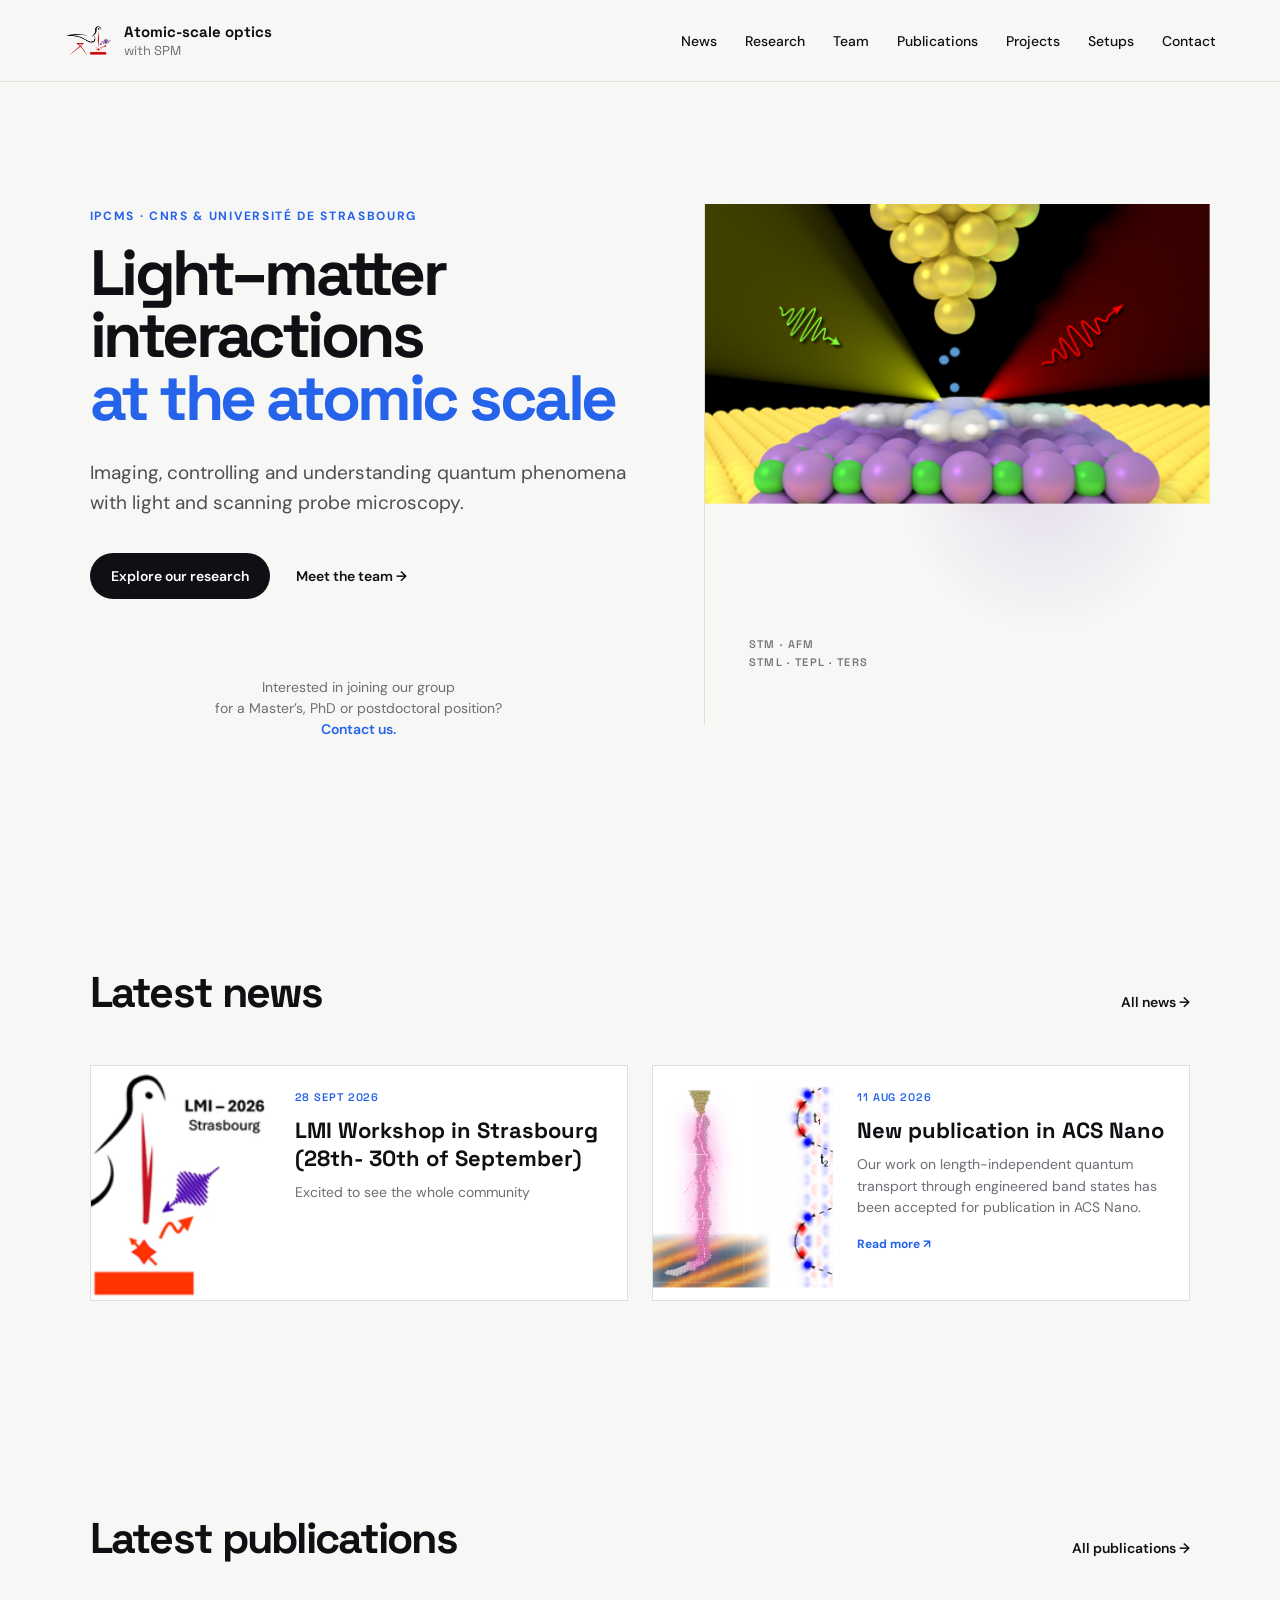
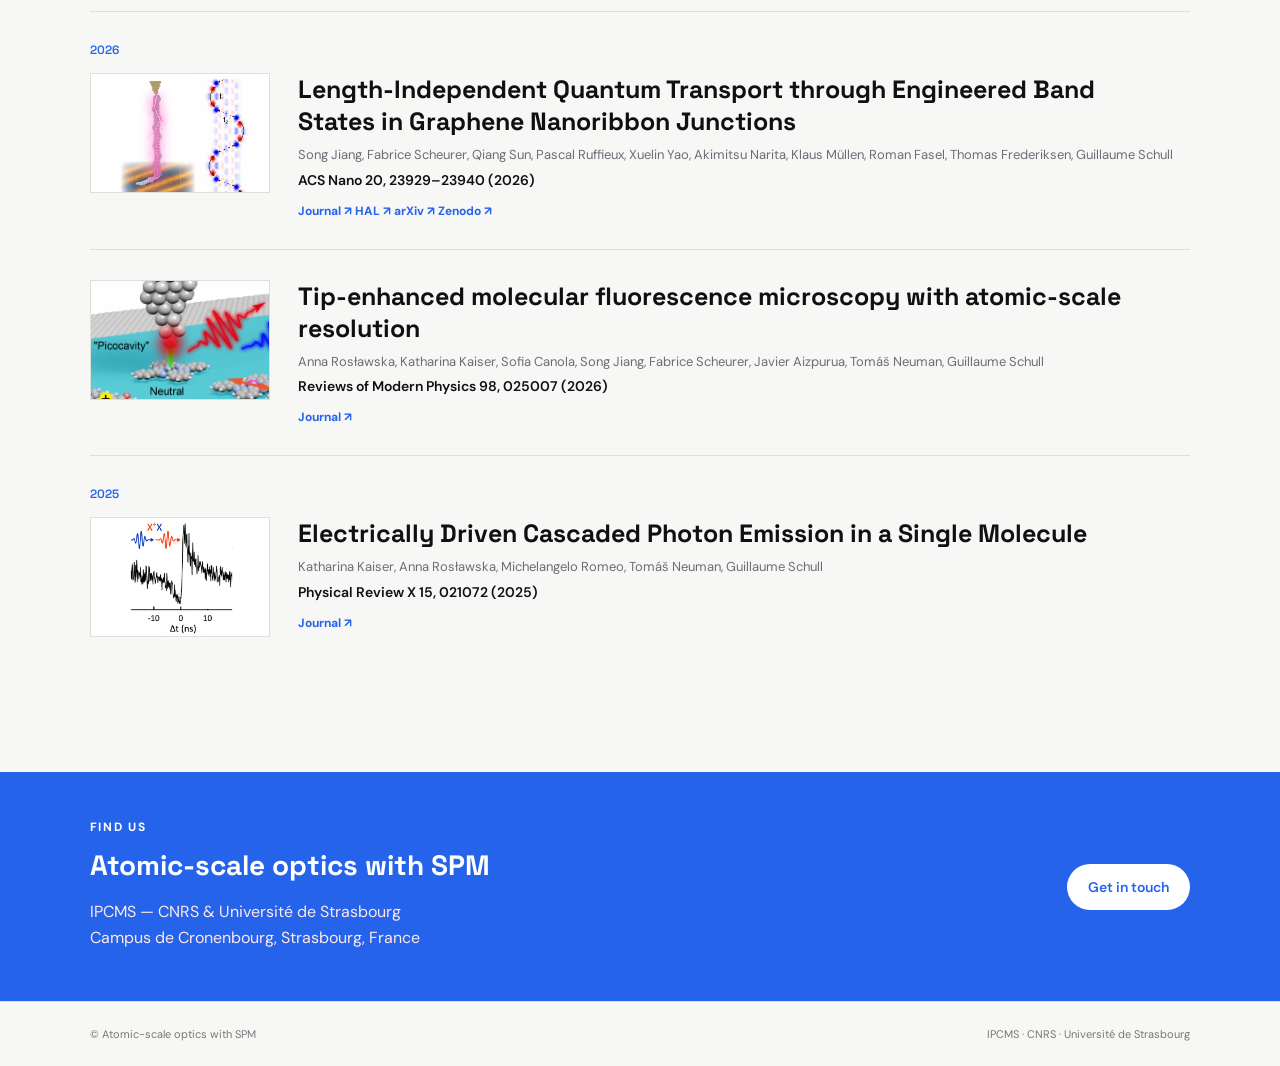
==== index.html @ dd188d03 "Update index.html" ====
<!doctype html>

<html lang="en">

<head>
  <meta charset="utf-8">
  <meta name="viewport" content="width=device-width,initial-scale=1">
  <title>Atomic-scale optics with SPM — IPCMS</title>
  <link rel="stylesheet" href="css/style.css">
</head>

<body>

<header class="site-header">

  <a class="brand" href="index.html">
    <img src="assets/logo.png" alt="Atomic-scale optics with STM logo">

<span>
  <strong>Atomic-scale optics</strong>
  <small>with SPM</small>
</span>

  </a>

  <nav class="site-nav"></nav>

</header>

<main>

  <!-- HERO -->

  <section class="hero">

<div class="hero-copy">

  <p class="eyebrow" id="institution"></p>

  <h1 id="hero-title"></h1>

  <p class="lead" id="hero-text"></p>

  <div class="hero-actions">
    <a class="button" href="research.html">
      Explore our research
    </a>

    <a class="text-link" href="team.html">
      Meet the team →
    </a>
  </div>

 <div style="margin-top: 0px; font-size: 14px; line-height: 1.5; color: #6d6d76; width: 420px; max-width: 100%; text-align: center; transform: translateY(78px); margin-left: auto; margin-right: auto;">
  Interested in joining our group<br>
  for a Master’s, PhD or postdoctoral position?<br>
  <a href="#contact" style="color: #2563eb; font-weight: 600; text-decoration: none;">
    Contact us.
  </a>
</div>
  
</div>


<div class="hero-visual">

  <img
    src="assets/Image1.png"
    alt="Atomic-scale optical spectroscopy with scanning tunneling microscopy"
    class="hero-image"
  >

  <div class="visual-label">
    STM · AFM <br>
    STML · TEPL · TERS
  </div>

</div>

  </section>

  <!-- LATEST NEWS -->

  <section id="news" class="section">

<div class="section-head">
  <h2>Latest news</h2>
  <a href="news.html">All news →</a>
</div>

<div id="latest-news" class="news-grid"></div>

  </section>

  <!-- LATEST PUBLICATIONS -->

  <section id="publications" class="section">

<div class="section-head">
  <h2 id="publications-heading"></h2>
  <a href="publications.html">All publications →</a>
</div>

<div id="latest-publications"></div>

  </section>

  <!-- CONTACT -->

  <section id="contact" class="contact-section">

<div>

  <p class="eyebrow">Find us</p>

  <h2>Atomic-scale optics with SPM</h2>

  <p id="contact-text"></p>

</div>

<a class="button button-light" id="contact-link">
  Get in touch
</a>

  </section>

</main>

<footer>

<span>© Atomic-scale optics with SPM</span>

  <span>
    IPCMS · CNRS · Université de Strasbourg
  </span>

</footer>

<script src="js/content.js"></script>

<script src="js/site.js"></script>

<script>

  // Homepage content

  document.getElementById("institution").textContent =
    siteContent.institution;


  document.getElementById("hero-title").innerHTML =
    `${siteContent.heroTitle}<br><em>${siteContent.heroTitleAccent}</em>`;


  document.getElementById("hero-text").textContent =
    siteContent.heroText;


  // Navigation
  // This is deliberately called before renderNews().
  // If renderNews() encounters an error, the navigation
  // will still have been rendered.

  renderNavigation();


  // Latest news

  renderNews(
    document.getElementById("latest-news"),
    siteContent.news.slice(0, 2)
  );


  // Latest publications

  document.getElementById("publications-heading").textContent =
    siteContent.sectionTitles.publications;


  renderPublications(
    document.getElementById("latest-publications"),
    siteContent.publications.slice(0, 3)
  );


  // Contact

  document.getElementById("contact-text").innerHTML =
    siteContent.contactText.replace(/\n/g, "<br>");


  document.getElementById("contact-link").href =
    "mailto:" + siteContent.contactEmail;

</script>

</body>
</html>
---- css/style.css ----
@import url('https://fonts.googleapis.com/css2?family=DM+Sans:wght@400;500;600;700&family=Space+Grotesk:wght@400;500;600;700&display=swap');

:root {
  --ink: #101014;
  --muted: #6d6d76;
  --paper: #f7f7f5;
  --red: #2563eb;<!--#e21b23;-->
  --purple: #6635b8;
  --line: #dededb;
}

* {
  box-sizing: border-box;
}

html {
  scroll-behavior: smooth;
}

body {
  margin: 0;
  background: var(--paper);
  color: var(--ink);
  font-family: "DM Sans", Arial, sans-serif;
}

a {
  color: inherit;
  text-decoration: none;
}

/* ===== HEADER ===== */

.site-header {
  height: 82px;
  width: 100%;
  display: flex !important;
  align-items: center;
  justify-content: space-between;
  padding: 0 5vw;
  border-bottom: 1px solid var(--line);
  background: rgba(247, 247, 245, 0.96);
  backdrop-filter: blur(12px);
  position: sticky;
  top: 0;
  z-index: 1000;
  visibility: visible !important;
  opacity: 1 !important;
}

.brand {
  display: flex !important;
  align-items: center;
  gap: 12px;
  visibility: visible !important;
  opacity: 1 !important;
}

.brand img {
  width: 48px;
  height: 48px;
  object-fit: contain;
  display: block;
}

.brand span {
  font-family: "Space Grotesk", Arial, sans-serif;
  line-height: 1;
}

.brand strong {
  display: block;
  font-size: 15px;
}

.brand small {
  display: block;
  color: var(--muted);
  font-size: 13px;
  margin-top: 5px;
}

.site-header nav {
  display: flex !important;
  align-items: center;
  gap: 28px;
  font-size: 14px;
  font-weight: 500;
  visibility: visible !important;
  opacity: 1 !important;
}

.site-header nav a {
  display: inline-block;
  color: var(--ink);
  text-decoration: none;
}

.site-header nav a:hover,
.site-header nav .active {
  color: var(--red);
}

.site-nav .active {
  color: var(--red);
}

/* ===== TYPOGRAPHY ===== */

h1,
h2,
h3 {
  font-family: "Space Grotesk", Arial, sans-serif;
}

/* ===== HERO ===== */

.hero {
  min-height: calc(100vh - 82px);
  padding: 4vh 7vw 10vh;
  display: grid;
  grid-template-columns: 1.05fr 0.95fr;
  gap: 6vw;
  align-items: center;
  overflow: hidden;
}

.hero > div:first-child {
  transform: translateY(-35px);
}

.eyebrow,
.project-tag {
  font-size: 12px;
  letter-spacing: .14em;
  text-transform: uppercase;
  font-weight: 700;
  color: var(--red);
}

.hero h1 {
  font-size: clamp(48px, 5vw, 72px);
  line-height: .98;
  letter-spacing: -.055em;
  margin: 18px 0 28px;
}

.hero h1 em {
  font-style: normal;
  color: var(--red);
}

.lead {
  font-size: 19px;
  line-height: 1.6;
  max-width: 650px;
  color: #4d4d55;
}

.hero-actions {
  display: flex;
  gap: 26px;
  align-items: center;
  margin-top: 35px;
}

.button {
  display: inline-block;
  padding: 14px 21px;
  background: var(--ink);
  color: white;
  border-radius: 100px;
  font-weight: 600;
  font-size: 14px;
}

.button:hover {
  transform: translateY(-2px);
}

.text-link {
  font-weight: 600;
  font-size: 14px;
}

.hero-visual {
  height: 520px;
  position: relative;
  border-left: 1px solid var(--line);
  background:
    radial-gradient(circle at 58% 42%, rgba(226,27,35,.15), transparent 24%),
    radial-gradient(circle at 70% 55%, rgba(102,53,184,.12), transparent 32%);
}

.hero-visual:before {
  content: "";
  position: absolute;
  width: 360px;
  height: 360px;
  border: 1px solid #cfcfcf;
  border-radius: 50%;
  left: 20%;
  top: 12%;
  opacity: .7;
}

.hero-visual:after {
  content: "";
  position: absolute;
  width: 210px;
  height: 210px;
  border: 1px solid #d6d6d2;
  border-radius: 50%;
  left: 35%;
  top: 27%;
}

.orb {
  position: absolute;
  border-radius: 50%;
}

.orb-a {
  width: 13px;
  height: 13px;
  background: var(--red);
  left: 58%;
  top: 42%;
  box-shadow:
    0 0 0 12px rgba(226,27,35,.08),
    0 0 45px rgba(226,27,35,.4);
}

.orb-b {
  width: 8px;
  height: 8px;
  background: var(--purple);
  left: 70%;
  top: 54%;
  box-shadow: 0 0 35px rgba(102,53,184,.45);
}

.crosshair {
  position: absolute;
  left: 45%;
  top: 20%;
  height: 62%;
  width: 1px;
  background: linear-gradient(
    transparent,
    #222 30%,
    #222 70%,
    transparent
  );
  transform: rotate(25deg);
}

.visual-label {
  position: absolute;
  bottom: 10%;
  left: 9%;
  font: 600 11px/1.7 "Space Grotesk";
  letter-spacing: .12em;
  color: #777;
}

/* ===== SECTIONS ===== */

.section {
  padding: 105px 7vw;
}

.section-head {
  display: flex;
  align-items: baseline;
  gap: 18px;
  margin-bottom: 45px;
}

.section-head span {
  font: 600 12px "Space Grotesk";
  color: var(--red);
}

.section-head h2 {
  font-size: 43px;
  letter-spacing: -.04em;
  margin: 0;
}

.section-head a {
  margin-left: auto;
  font-size: 14px;
  font-weight: 600;
}

/* ===== RESEARCH ===== */

.research-grid {
  display: grid;
  grid-template-columns: repeat(3, 1fr);
  border-top: 1px solid var(--line);
  border-left: 1px solid var(--line);
}

.research-card {
  min-height: 245px;
  padding: 30px;
  border-right: 1px solid var(--line);
  border-bottom: 1px solid var(--line);
  transition: .25s;
}

.research-card:hover {
  background: white;
}

.research-card span {
  font: 600 11px "Space Grotesk";
  color: #aaa;
}

.research-card h3 {
  font-size: 25px;
  margin: 55px 0 12px;
}

.research-card p {
  line-height: 1.55;
  color: var(--muted);
  font-size: 14px;
  max-width: 340px;
}

.research-card.featured {
  background: #fff;
}

.research-card.featured h3 {
  color: var(--red);
}

/* ===== PROJECTS ===== */

.dark-section {
  background: #101014;
  color: white;
  padding: 100px 7vw;
}

.light span {
  color: #ff5960;
}

.dark-section .section-head {
  margin-bottom: 55px;
}

.project-row {
  display: grid;
  grid-template-columns: 1fr 1px 1fr;
  gap: 55px;
}

.project-row h3 {
  font-size: 42px;
  margin: 12px 0;
}

.project-row p:not(.project-tag) {
  color: #b8b8bf;
  line-height: 1.6;
  max-width: 560px;
}

.project-line {
  background: #3b3b41;
}

/* ===== PUBLICATIONS ===== */

.pub-card {
  border-top: 1px solid var(--line);
  padding: 30px 0;
}

.pub-year {
  font: 600 12px "Space Grotesk";
  color: var(--red);
  margin-bottom: 15px;
}

.pub-main {
  display: grid;
  grid-template-columns: 180px 1fr;
  gap: 28px;
}

.toc {
  width: 180px;
  height: 120px;
  object-fit: cover;
  background: white;
  border: 1px solid var(--line);
}

.toc.placeholder {
  display: flex;
  align-items: center;
  justify-content: center;
  font: 700 20px "Space Grotesk";
  color: #bbb;
  background: linear-gradient(135deg, #fff, #eee);
}

.tags {
  display: flex;
  gap: 7px;
  flex-wrap: wrap;
}

.tags span {
  font-size: 10px;
  text-transform: uppercase;
  letter-spacing: .08em;
  border: 1px solid #d3d3cf;
  padding: 5px 8px;
  border-radius: 20px;
}
.pub-card h3 {
  font-size: 25px;
  margin: 0 0 8px;
  max-width: 850px;
}

.authors {
  color: var(--muted);
  font-size: 13px;
  margin: 0 0 6px;
  line-height: 1.5;
}

.journal {
  font-weight: 600;
  font-size: 14px;
  margin: 0;
}

.pub-links {
  margin-top: 14px;
  font-size: 12px;
  font-weight: 700;
  color: var(--red);
}

/* ===== CONTACT ===== */

.contact-section {
  padding: 35px 7vw;
  background: var(--red);
  color: white;
  display: flex;
  justify-content: space-between;
  align-items: center;
  gap: 40px;
}

.contact-section .eyebrow {
  color: white;
}

.contact-section h2 {
  font-size: 28px;
  margin: 8px 0;
}

.contact-section p:not(.eyebrow) {
  line-height: 1.6;
  color: #ffe8e8;
}

.button-light {
  background: white;
  color: var(--red);
}

/* ===== INNER PAGES ===== */

.page-hero {
  padding: 10px 7vw 50px;
  border-bottom: 1px solid var(--line);
}

.page-hero h1 {
  font-size: 75px;
  letter-spacing: -.055em;
  margin: 15px 0;
}

.page-hero > p:last-child {
  max-width: 680px;
  font-size: 19px;
  line-height: 1.6;
  color: var(--muted);
}

.subheading {
  font-size: 28px;
  margin: 30px 0 30px;
}

/* ===== TEAM ===== */

.people-grid {
  display: grid;
  grid-template-columns: repeat(4, 1fr);
  gap: 18px;
}

.people-grid.compact {
  grid-template-columns: repeat(4, 1fr);
}

.person {
  background: white;
  border: 1px solid var(--line);
  padding: 20px;
  min-height: 250px;
}

.portrait {
  width: 140px;
  height: 180px;
  overflow: hidden;
  border: 1px solid var(--line);
  background: #f0f0ed;
}

.portrait img {
  width: 100%;
  height: 100%;
  object-fit: contain;
  display: block;
}

.person h3 {
  font-size: 19px;
  margin: 18px 0 5px;
}

.person p {
  font-size: 13px;
  color: var(--red);
  margin: 0 0 8px;
  font-weight: 600;
}

.person small {
  color: var(--muted);
  line-height: 1.4;
}

/* ===== FOOTER ===== */

footer {
  padding: 25px 7vw;
  display: flex;
  justify-content: space-between;
  font-size: 11px;
  color: #777;
  border-top: 1px solid var(--line);
}

/* ===== RESPONSIVE ===== */

@media (max-width: 850px) {

  .site-header {
    height: auto;
    padding: 14px 5vw;
    align-items: flex-start;
  }

  .site-header nav {
    display: none;
  }

  .hero {
    grid-template-columns: 1fr;
    padding-top: 70px;
  }

  .hero-visual {
    height: 280px;
    border-left: 0;
  }

  .research-grid {
    grid-template-columns: 1fr 1fr;
  }

  .project-row {
    grid-template-columns: 1fr;
  }

  .project-line {
    display: none;
  }

  .people-grid,
  .people-grid.compact {
    grid-template-columns: 1fr 1fr;
  }

  .pub-main {
    grid-template-columns: 110px 1fr;
  }

  .toc {
    width: 110px;
    height: 85px;
  }

  .contact-section {
    display: block;
  }

  .contact-section .button {
    margin-top: 25px;
  }

  .page-hero h1 {
    font-size: 55px;
  }

  footer {
    display: block;
  }

  footer span {
    display: block;
    margin: 6px 0;
  }
}

@media (max-width: 520px) {

  .research-grid,
  .people-grid,
  .people-grid.compact {
    grid-template-columns: 1fr;
  }

  .section,
  .dark-section {
    padding: 75px 6vw;
  }

  .hero {
    padding-left: 6vw;
    padding-right: 6vw;
  }

  .hero h1 {
    font-size: 48px;
  }

  .pub-main {
    grid-template-columns: 1fr;
  }

  .toc {
    width: 100%;
    height: 130px;
  }

  .contact-section {
    padding: 70px 6vw;
  }
}

/* ===== NEWS ===== */

.news-grid {
  display: grid;
  grid-template-columns: repeat(2, 1fr);
  gap: 24px;
}

.news-card {
  background: #fff;
  border: 1px solid var(--line);
  display: grid;
  grid-template-columns: 180px 1fr;
  min-height: 210px;
}

.news-image {
  width: 180px;
  height: 100%;
  min-height: 210px;
  object-fit: cover;
}

.news-placeholder {
  display: flex;
  align-items: center;
  justify-content: center;
  background: linear-gradient(145deg, #ecece8, #deded8);
  font: 700 20px "Space Grotesk";
  color: #999;
}

.news-card-body {
  padding: 24px;
}

.news-date {
  font: 600 11px "Space Grotesk";
  letter-spacing: .08em;
  text-transform: uppercase;
  color: var(--red);
  margin-bottom: 12px;
}

.news-card h3 {
  font-size: 22px;
  margin: 0 0 10px;
}

.news-card p {
  font-size: 14px;
  color: var(--muted);
  line-height: 1.55;
  margin: 0;
}

.news-link {
  display: inline-block;
  margin-top: 17px;
  color: var(--red);
  font-size: 12px;
  font-weight: 700;
}

.site-nav .active {
  color: var(--red);
}

@media (max-width: 850px) {

  .news-grid {
    grid-template-columns: 1fr;
  }

  .news-card {
    grid-template-columns: 130px 1fr;
  }

  .news-image {
    width: 130px;
  }
}

@media (max-width: 520px) {

  .news-card {
    grid-template-columns: 1fr;
  }

  .news-image {
    width: 100%;
    height: 150px;
    min-height: 150px;
  }
}

/* ===== REMOVE OLD HERO DECORATIVE CIRCLES ===== */

.hero-visual::before,
.hero-visual::after {
  content: none !important;
  display: none !important;
}

.hero-visual .orb,
.hero-visual .crosshair {
  display: none !important;
}

/* ===== HERO IMAGE ===== */

.hero-image {
  width: 104%;
  max-width: none;
  max-height: 4000px;
  object-fit: contain;
  display: block;
}
/* TEST TEAM PHOTOS */
.person .portrait {
  width: 140px !important;
  height: 180px !important;
  border: 1px solid #dededb !important;
  border-radius: 8px !important;
  overflow: hidden !important;
  background: white !important;
}

.person .portrait img {
  width: 100% !important;
  height: 100% !important;
  object-fit: contain !important;
  display: block !important;
}
#team-content {
  padding-top: 25px;
}
/* ===== TEAM HOMEPAGE LINKS ===== */

.person-name-row {
  display: flex;
  justify-content: space-between;
  align-items: baseline;
  gap: 12px;
}

.person-homepage {
  font-size: 11px;
  font-weight: 600;
  color: var(--muted);
  white-space: nowrap;
}

.person-homepage:hover {
  color: var(--red);
}
/* Move Latest News upward on homepage */
#news {
  margin-top: -40px;
}


/* ===== SETUPS ===== */

.setups-list {
  padding: 65px 7vw 110px;
}

.setup-item {
  display: grid;
  grid-template-columns: 1fr 1fr;
  gap: 6vw;
  align-items: center;
  padding: 70px 0;
  border-bottom: 1px solid var(--line);
}

.setup-item:first-child {
  padding-top: 20px;
}

.setup-item:nth-child(even) .setup-image {
  order: 2;
}

.setup-item:nth-child(even) .setup-content {
  order: 1;
}

.setup-image {
  width: 100%;
  max-width: 420px;
  aspect-ratio: 4 / 3;
  overflow: hidden;
  background: white;
  border: 1px solid var(--line);
}

.setup-image img {
  width: 100%;
  height: 100%;
  object-fit: cover;
  display: block;
}

.setup-placeholder {
  width: 100%;
  height: 100%;
  background: linear-gradient(145deg, #f1f1ee, #e5e5e1);
  display: flex;
  align-items: center;
  justify-content: center;
}

.setup-content {
  max-width: 600px;
}

.setup-number {
  font: 600 12px "Space Grotesk";
  color: var(--red);
  letter-spacing: .08em;
  margin-bottom: 22px;
}

.setup-subtitle {
  font-size: 12px;
  letter-spacing: .12em;
  text-transform: uppercase;
  font-weight: 700;
  color: var(--muted);
  margin: 0 0 13px;
}

.setup-content h2 {
  font-size: 38px;
  line-height: 1.05;
  letter-spacing: -.045em;
  margin: 0 0 22px;
}

.setup-text {
  font-size: 15px;
  line-height: 1.65;
  color: var(--muted);
  margin: 0 0 30px;
  max-width: 560px;
}

.setup-specs {
  border-top: 1px solid var(--line);
}

.setup-spec {
  display: grid;
  grid-template-columns: 125px 1fr;
  gap: 20px;
  padding: 11px 0;
  border-bottom: 1px solid var(--line);
  font-size: 13px;
}

.setup-spec span {
  color: var(--muted);
}

.setup-spec strong {
  font-weight: 600;
}

/* ===== SETUPS RESPONSIVE ===== */

@media (max-width: 850px) {

  .setups-list {
    padding: 45px 6vw 80px;
  }

  .setup-item {
    grid-template-columns: 1fr;
    gap: 35px;
    padding: 55px 0;
  }

  .setup-item:nth-child(even) .setup-image,
  .setup-item:nth-child(even) .setup-content {
    order: initial;
  }

  .setup-content {
    max-width: none;
  }

  .setup-content h2 {
    font-size: 32px;
  }

}

@media (max-width: 520px) {

  .setups-list {
    padding-left: 6vw;
    padding-right: 6vw;
  }

  .setup-item {
    padding: 45px 0;
  }

  .setup-image {
    aspect-ratio: 4 / 3;
  }

  .setup-content h2 {
    font-size: 29px;
  }

  .setup-spec {
    grid-template-columns: 105px 1fr;
    gap: 12px;
  }
/* ===== RECRUITMENT NOTE ===== */

.recruitment-note {
  margin-top: 26px;
  font-size: 13px;
  line-height: 1.5;
  color: var(--muted);
  max-width: 520px;
}

.recruitment-note a {
  color: var(--red);
  font-weight: 600;
  text-decoration: none;
}

.recruitment-note a:hover {
  text-decoration: underline;
}
}
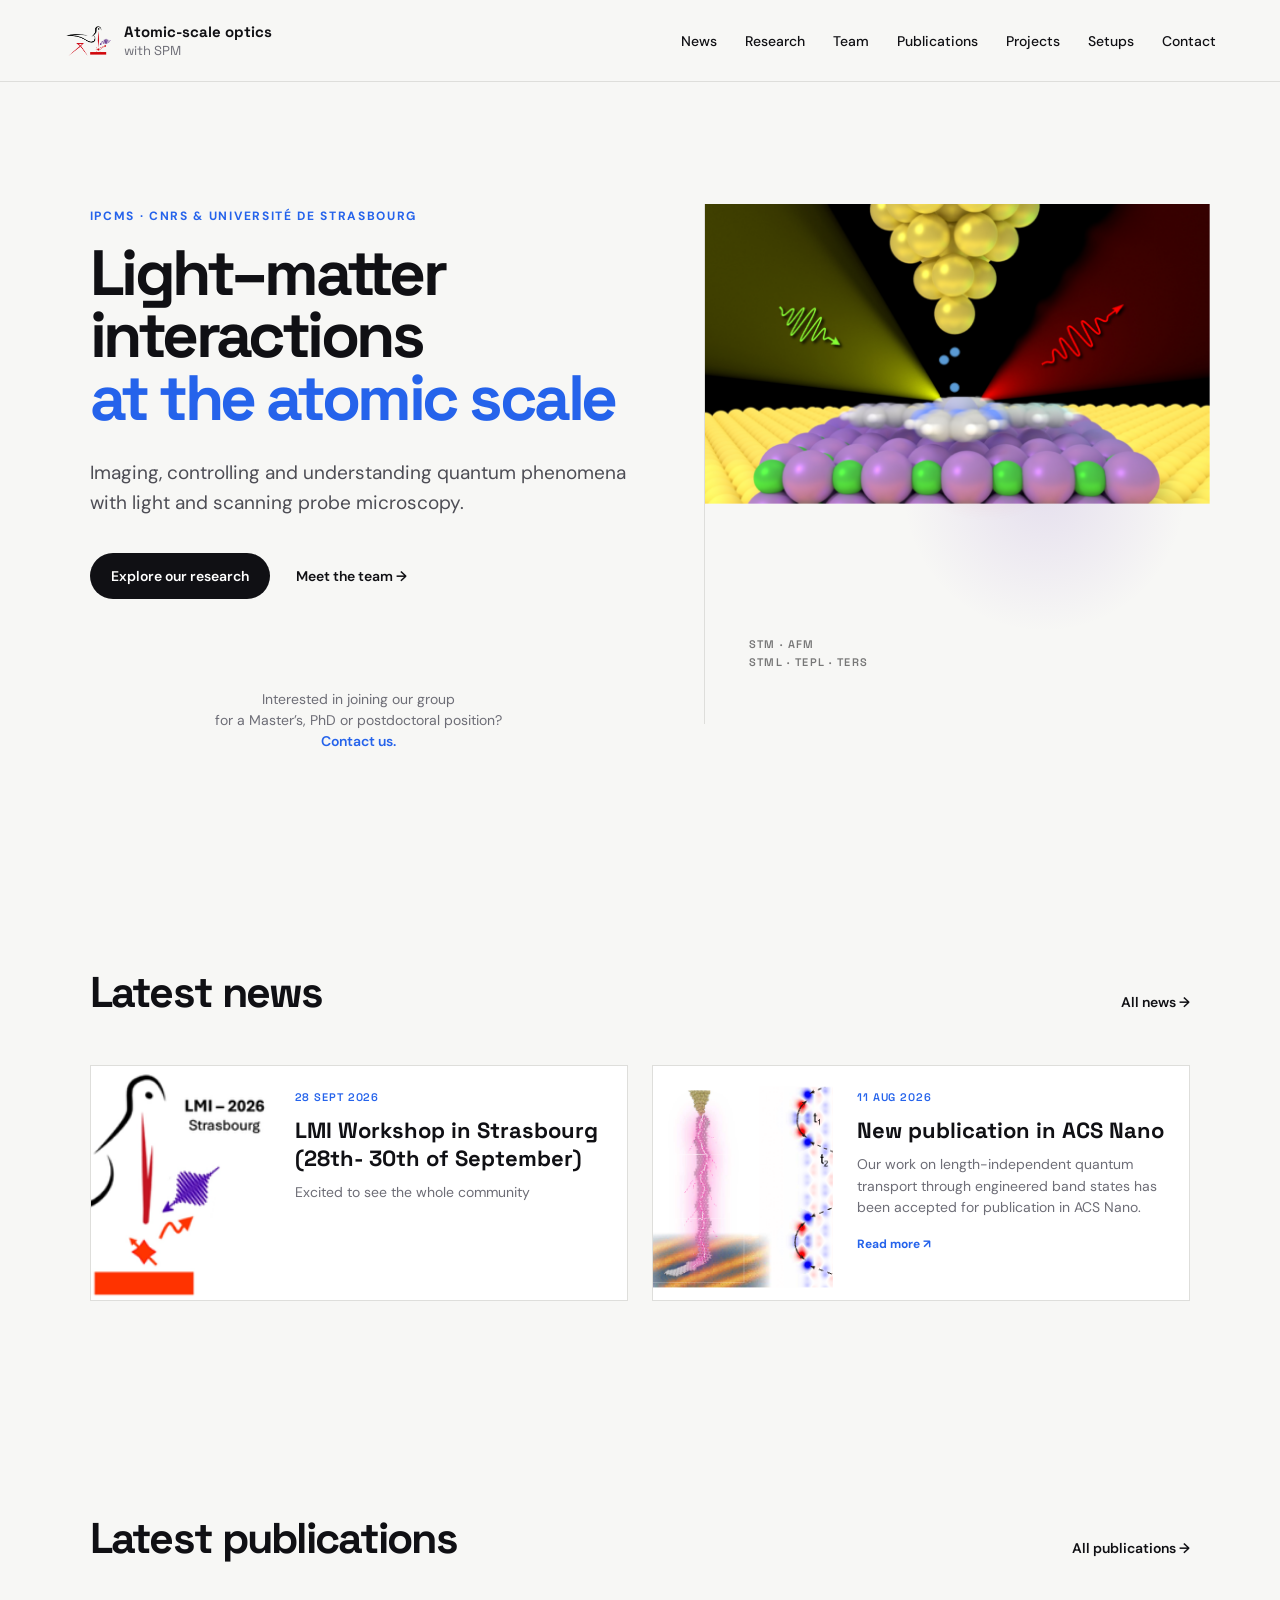
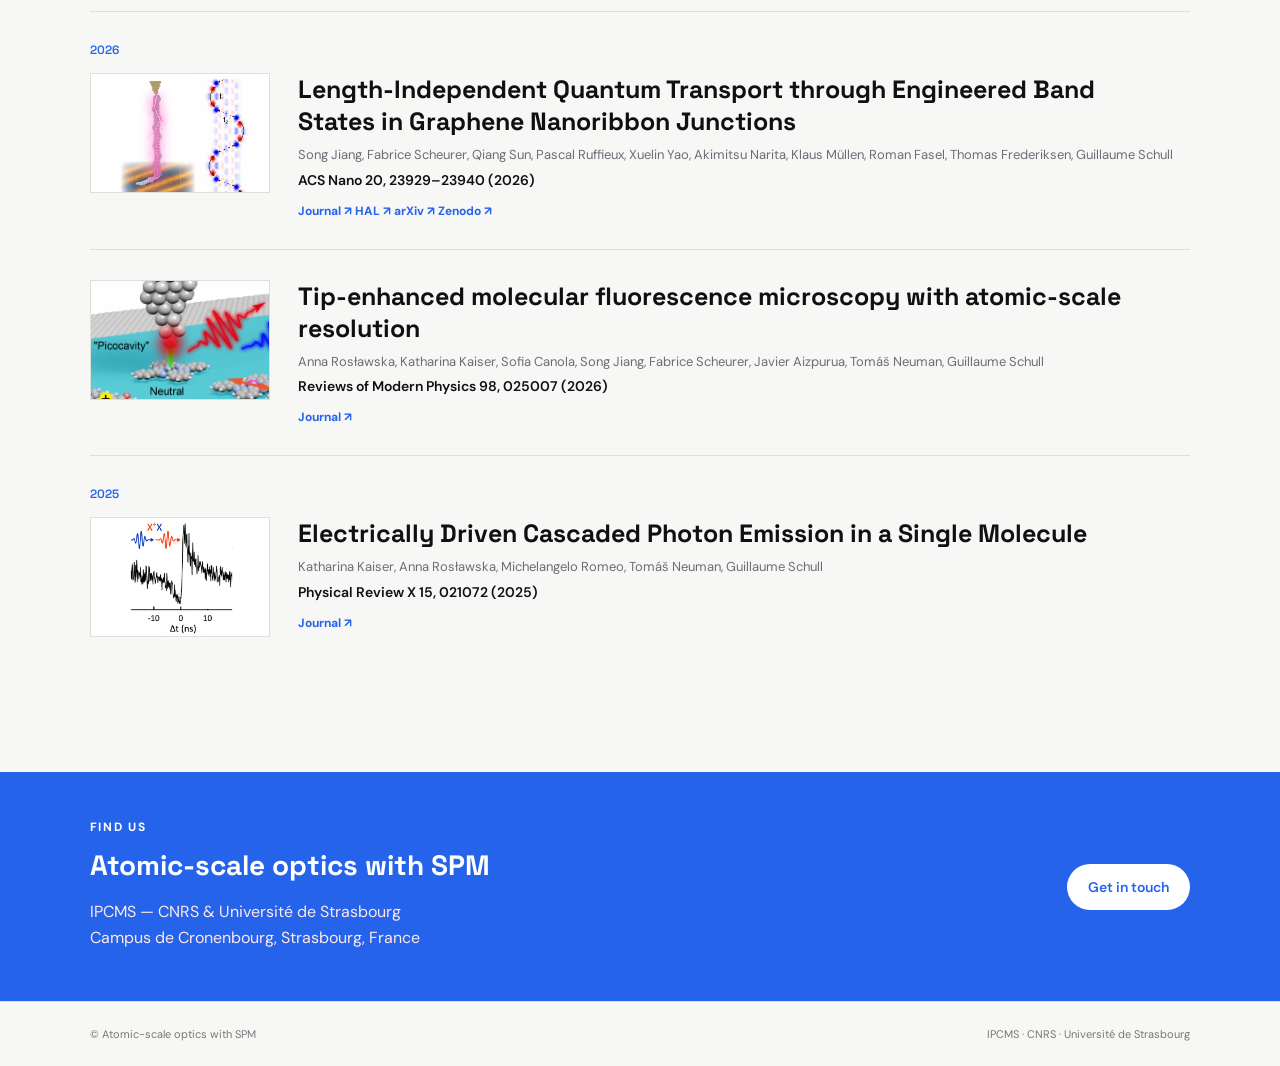
==== commit 0b7cd982: "Update index.html" ====
--- a/index.html
+++ b/index.html
@@ -51,7 +51,7 @@
     </a>
   </div>
 
- <div style="margin-top: 0px; font-size: 14px; line-height: 1.5; color: #6d6d76; width: 420px; max-width: 100%; text-align: center; transform: translateY(78px); margin-left: auto; margin-right: auto;">
+ <div style="margin-top: 0px; font-size: 14px; line-height: 1.5; color: #6d6d76; width: 420px; max-width: 100%; text-align: center; transform: translateY(90px); margin-left: auto; margin-right: auto;">
   Interested in joining our group<br>
   for a Master’s, PhD or postdoctoral position?<br>
   <a href="#contact" style="color: #2563eb; font-weight: 600; text-decoration: none;">
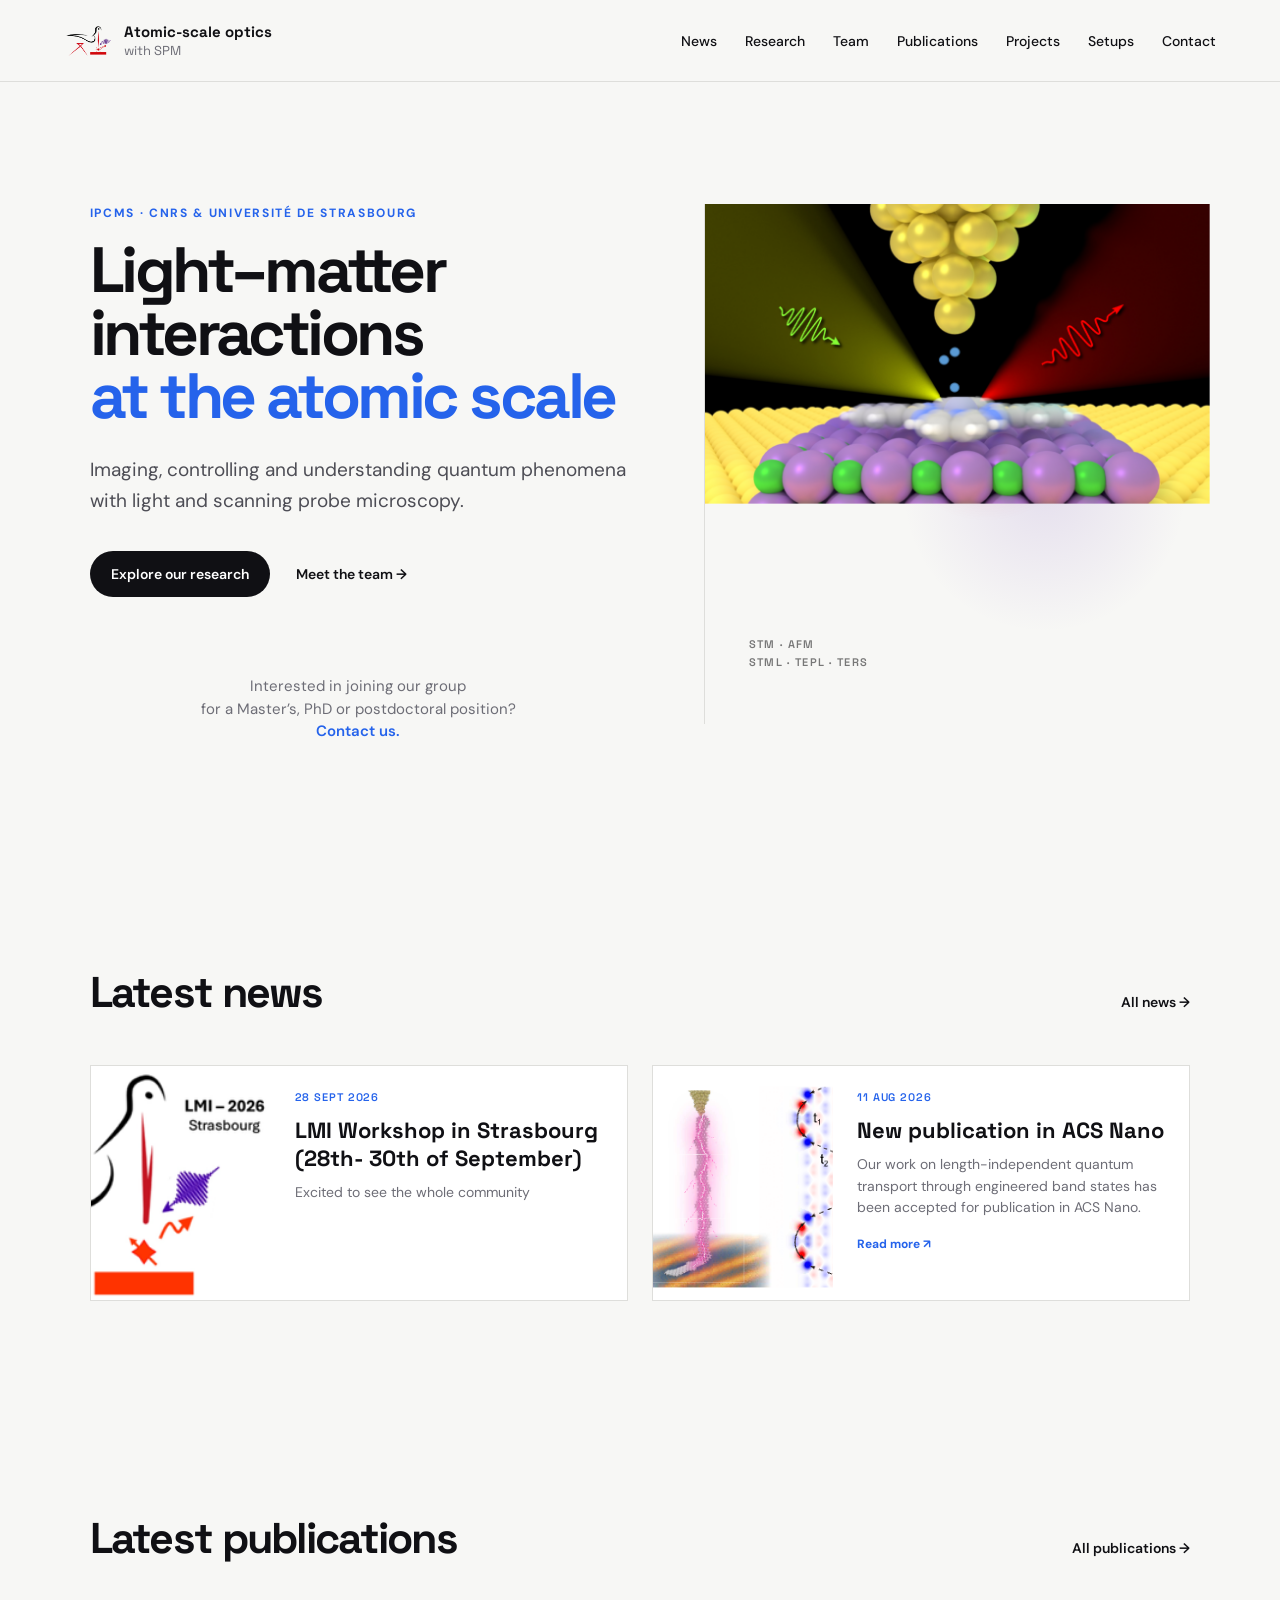
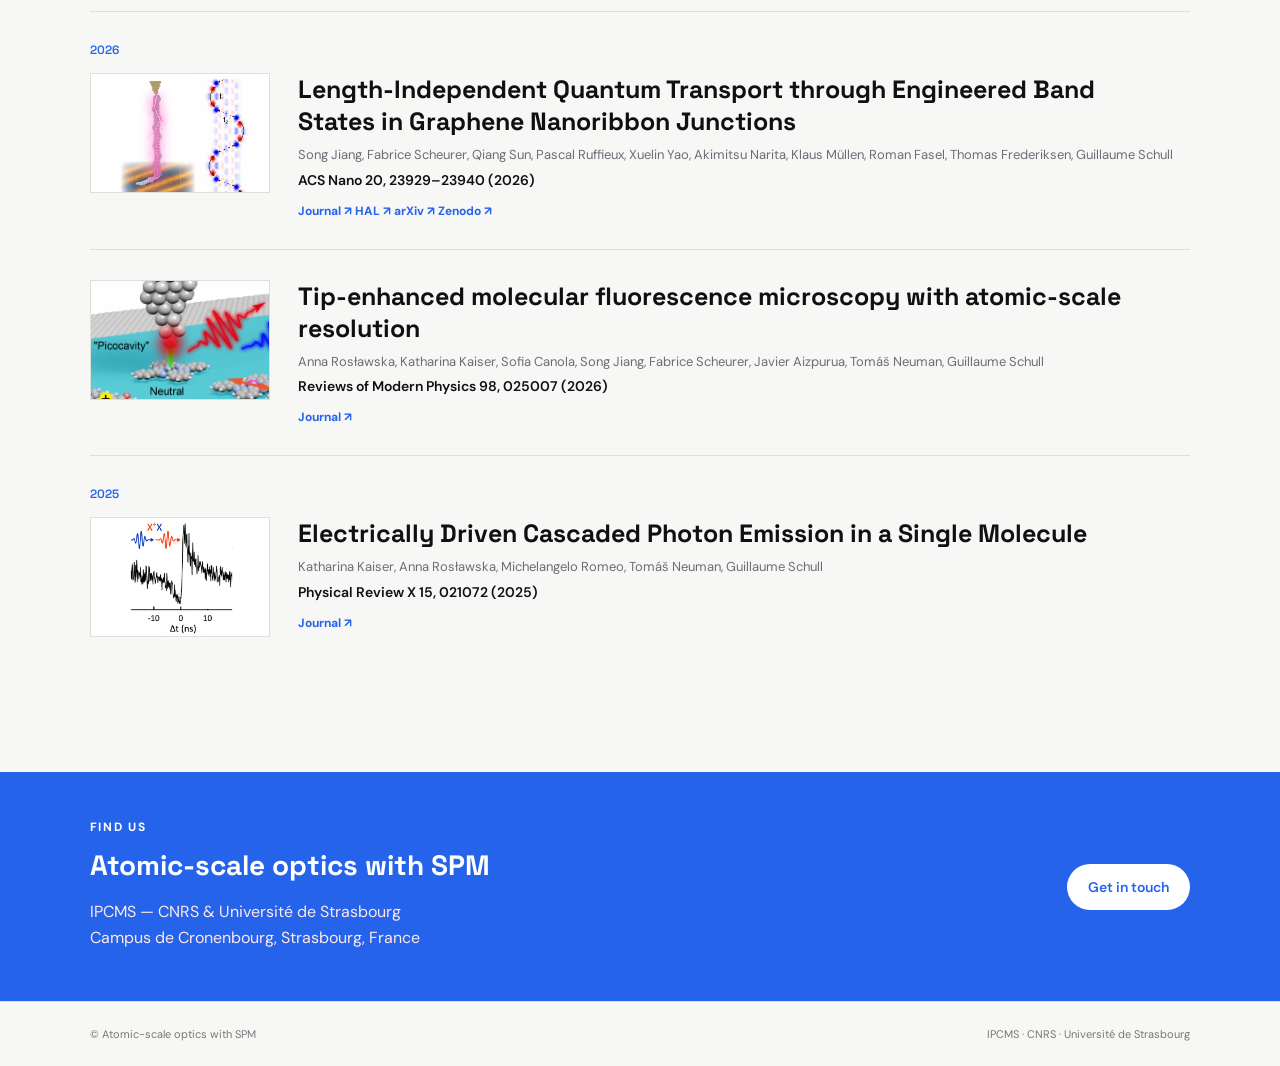
==== commit fc3f8133: "Update index.html" ====
--- a/index.html
+++ b/index.html
@@ -51,7 +51,7 @@
     </a>
   </div>
 
- <div style="margin-top: 0px; font-size: 14px; line-height: 1.5; color: #6d6d76; width: 420px; max-width: 100%; text-align: center; transform: translateY(90px); margin-left: auto; margin-right: auto;">
+ <div style="margin-top: 0px; font-size: 15px; line-height: 1.5; color: #6d6d76; width: 420px; max-width: 100%; text-align: center; transform: translateY(78px); margin-left: auto; margin-right: auto;">
   Interested in joining our group<br>
   for a Master’s, PhD or postdoctoral position?<br>
   <a href="#contact" style="color: #2563eb; font-weight: 600; text-decoration: none;">
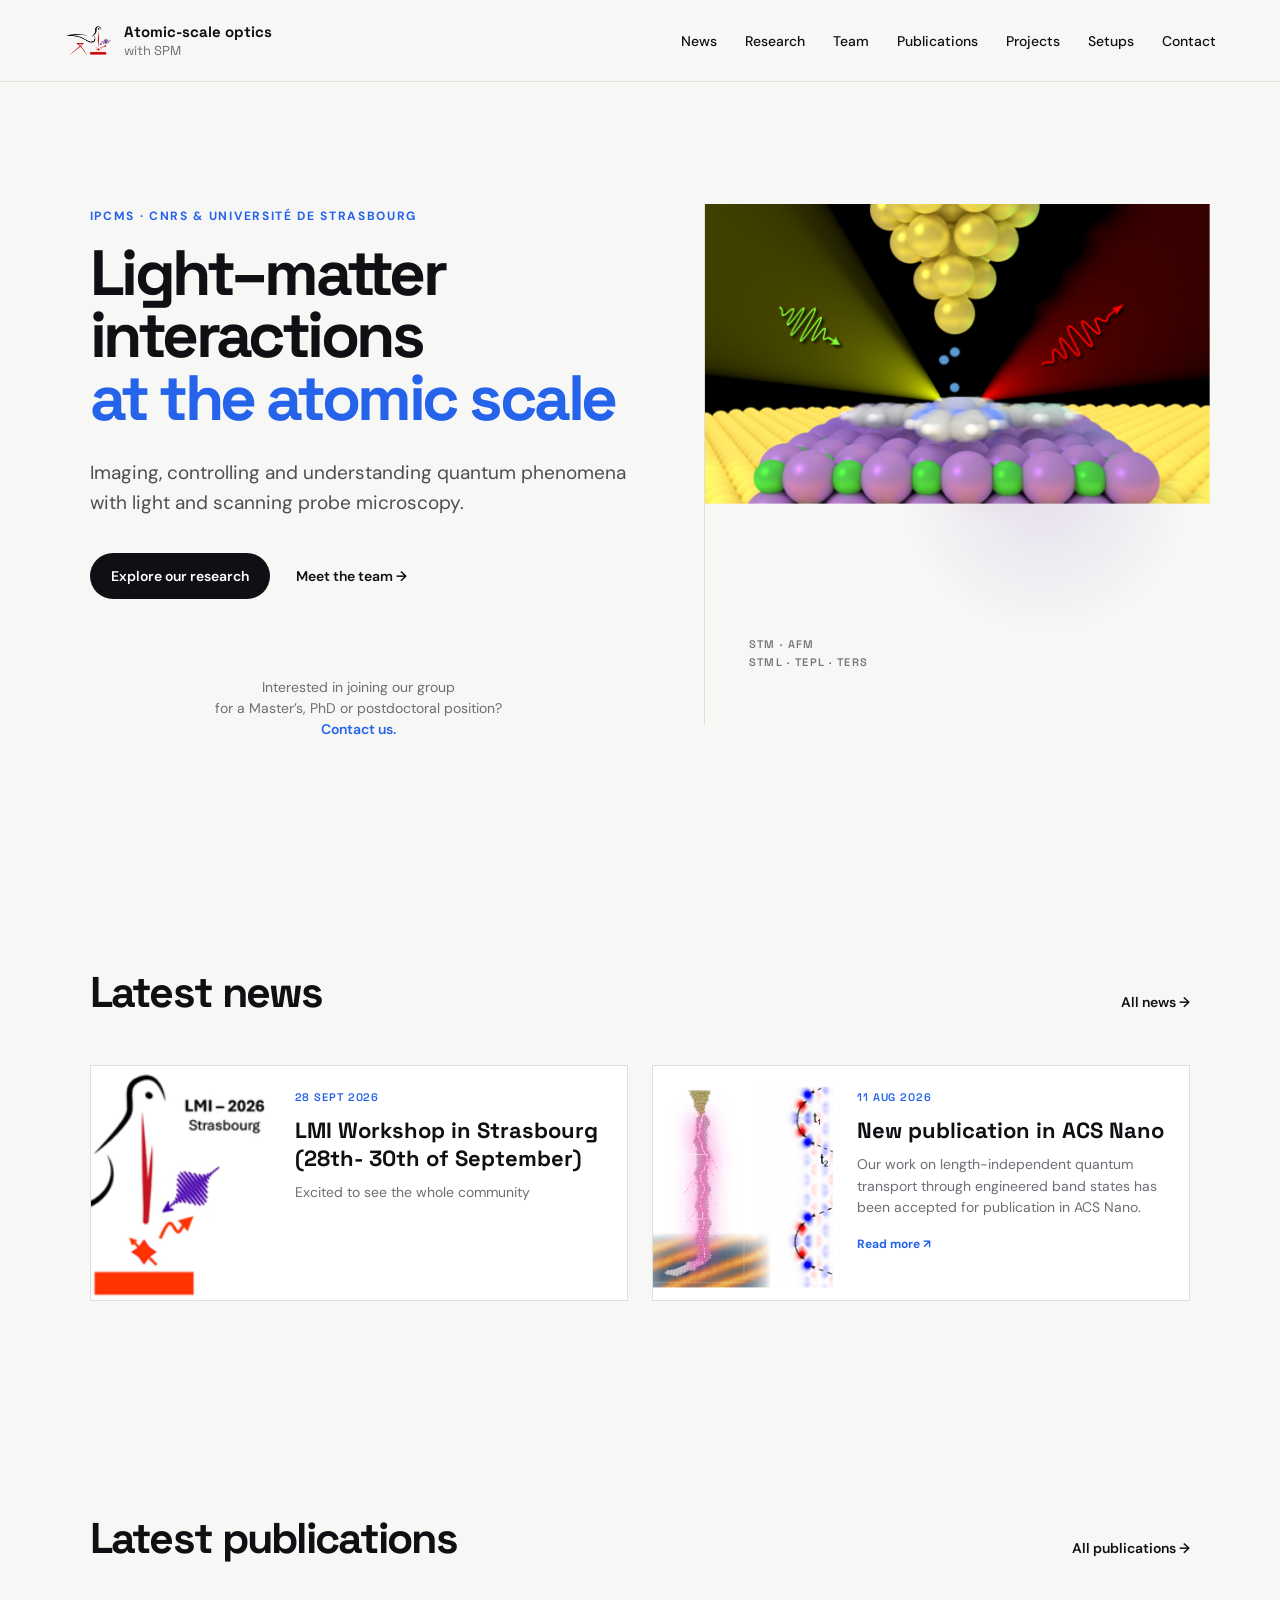
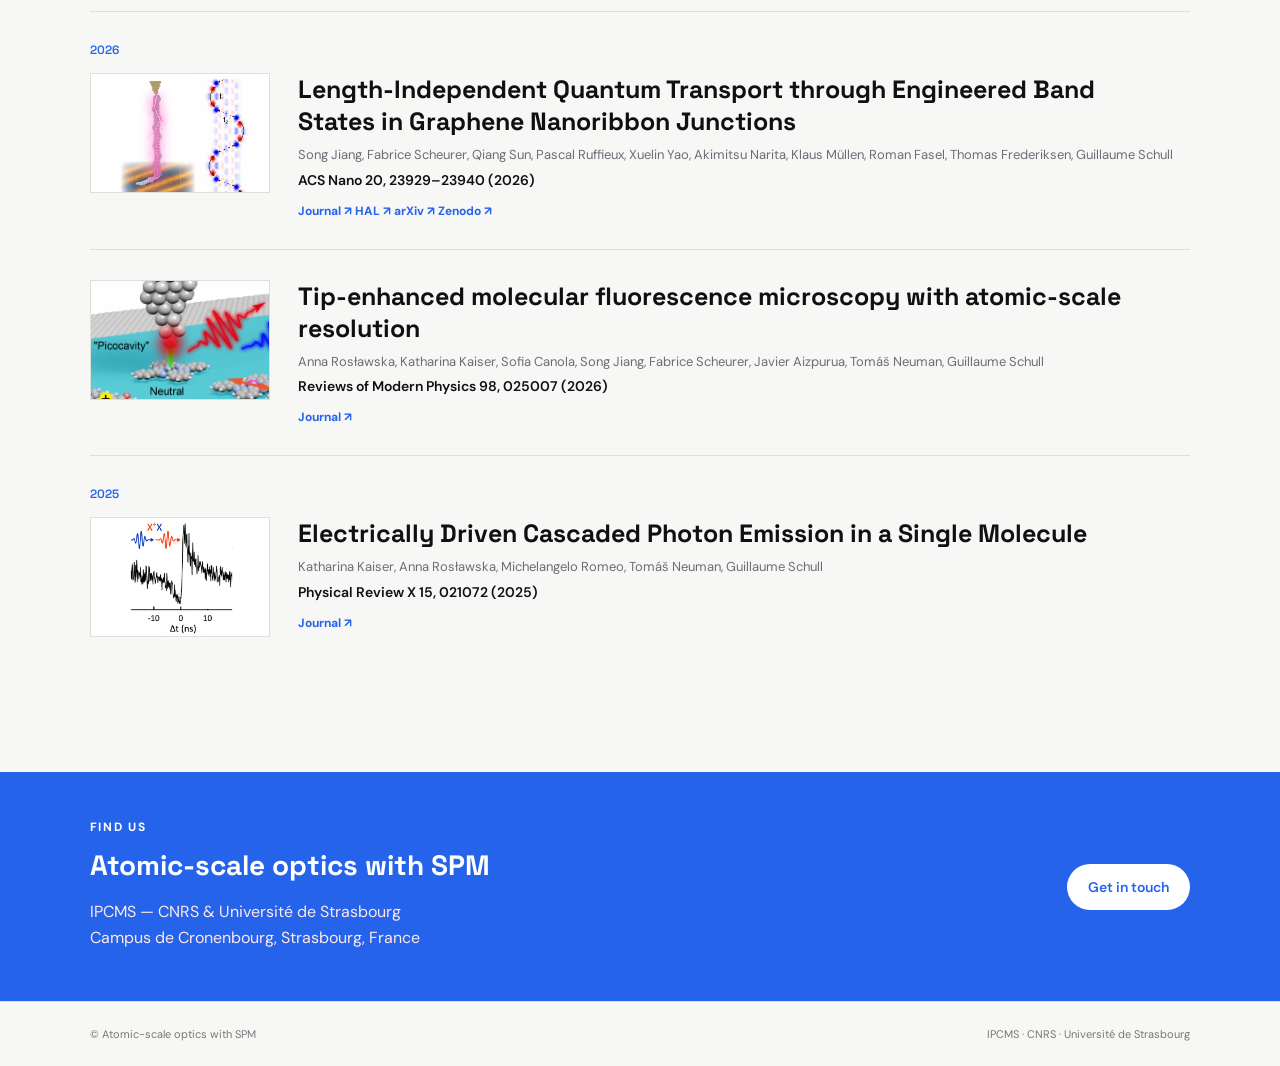
==== commit 39fe9cb0: "Update index.html" ====
--- a/index.html
+++ b/index.html
@@ -51,7 +51,7 @@
     </a>
   </div>
 
- <div style="margin-top: 0px; font-size: 15px; line-height: 1.5; color: #6d6d76; width: 420px; max-width: 100%; text-align: center; transform: translateY(78px); margin-left: auto; margin-right: auto;">
+ <div style="margin-top: 0px; font-size: 14px; line-height: 1.5; color: #6d6d76; width: 420px; max-width: 100%; text-align: center; transform: translateY(78px); margin-left: auto; margin-right: auto;">
   Interested in joining our group<br>
   for a Master’s, PhD or postdoctoral position?<br>
   <a href="#contact" style="color: #2563eb; font-weight: 600; text-decoration: none;">
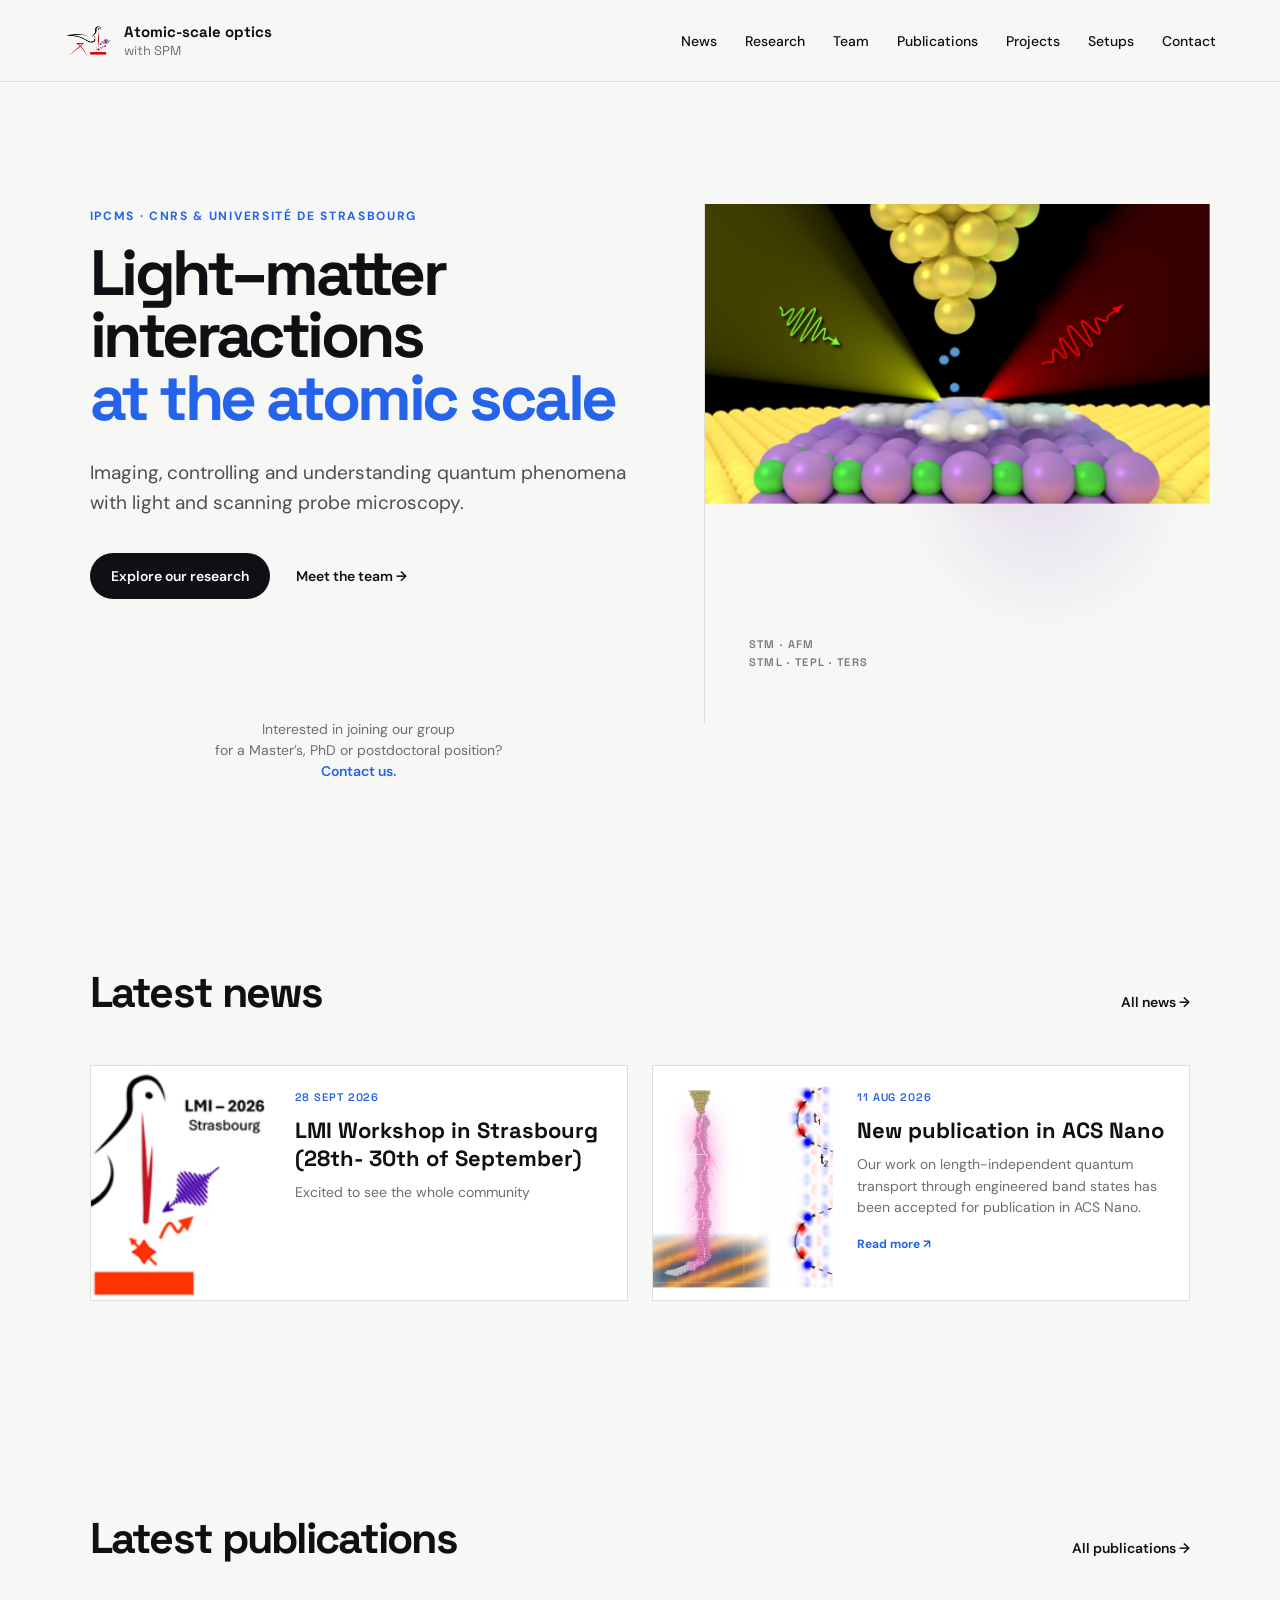
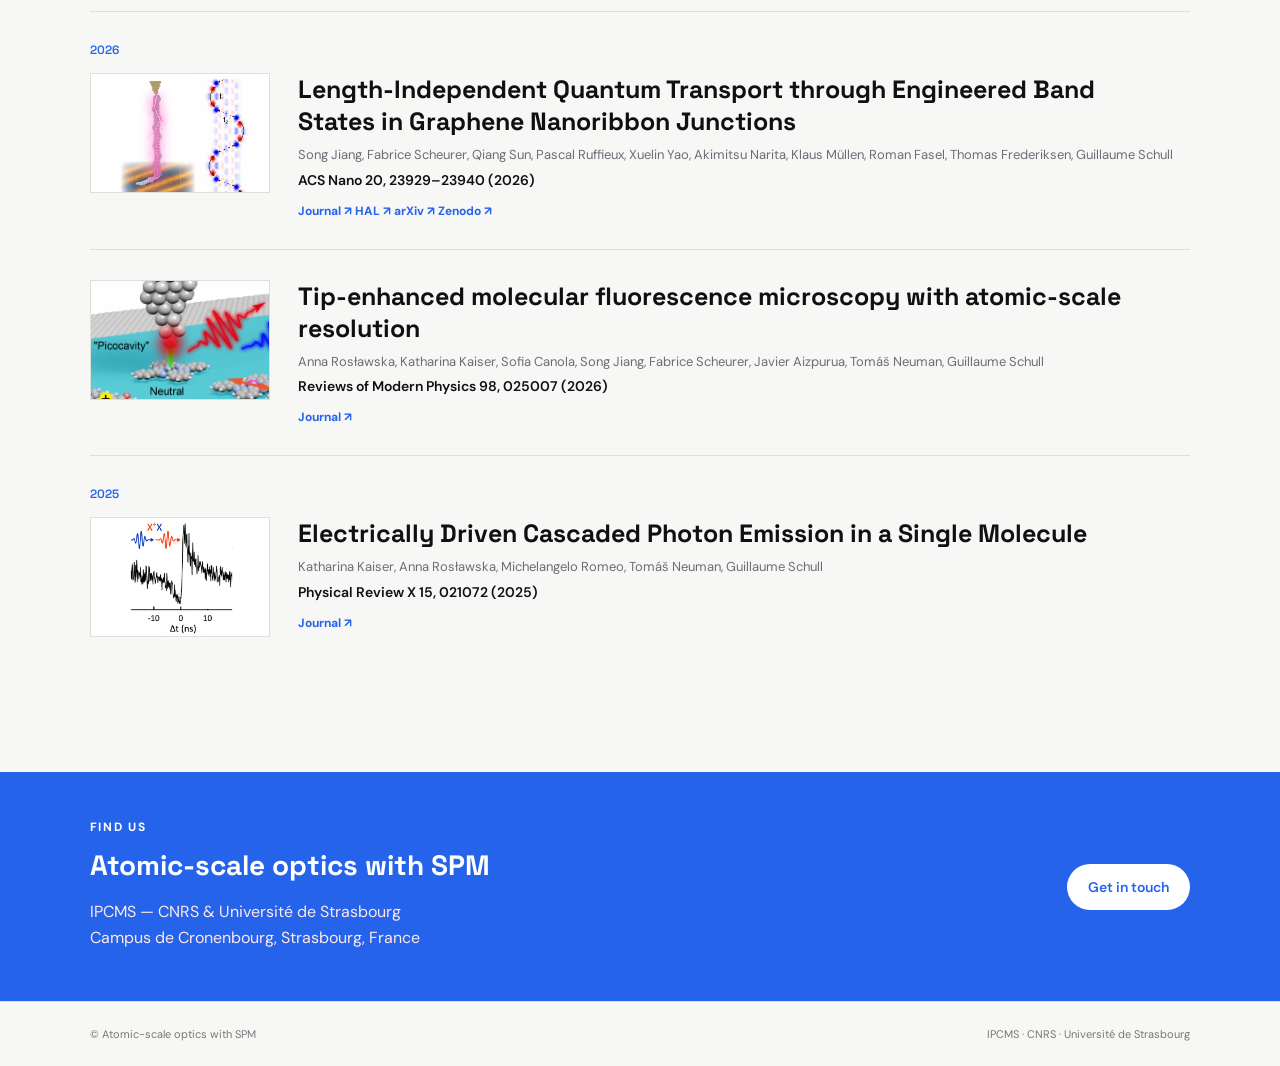
==== commit 477447ce: "Update index.html" ====
--- a/index.html
+++ b/index.html
@@ -51,7 +51,7 @@
     </a>
   </div>
 
- <div style="margin-top: 0px; font-size: 14px; line-height: 1.5; color: #6d6d76; width: 420px; max-width: 100%; text-align: center; transform: translateY(78px); margin-left: auto; margin-right: auto;">
+ <div style="margin-top: 0px; font-size: 14px; line-height: 1.5; color: #6d6d76; width: 420px; max-width: 100%; text-align: center; transform: translateY(120px); margin-left: auto; margin-right: auto;">
   Interested in joining our group<br>
   for a Master’s, PhD or postdoctoral position?<br>
   <a href="#contact" style="color: #2563eb; font-weight: 600; text-decoration: none;">
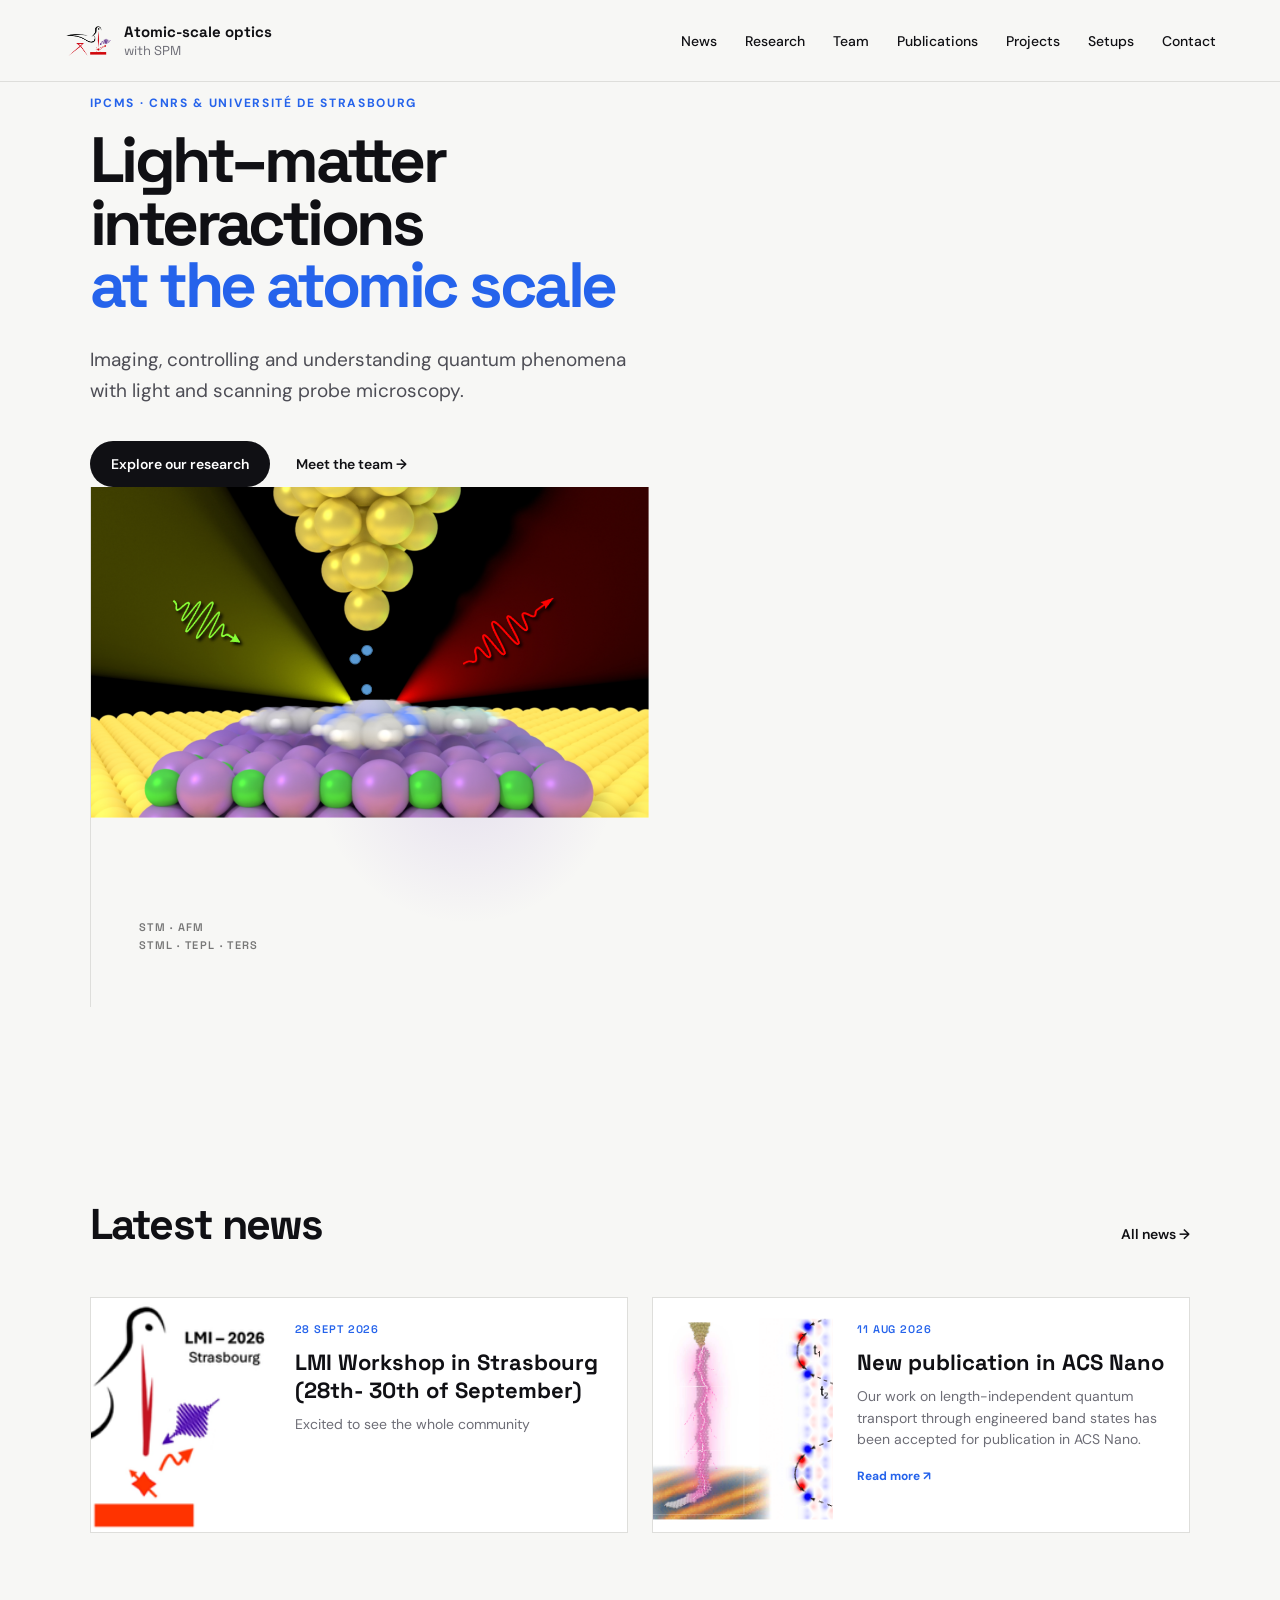
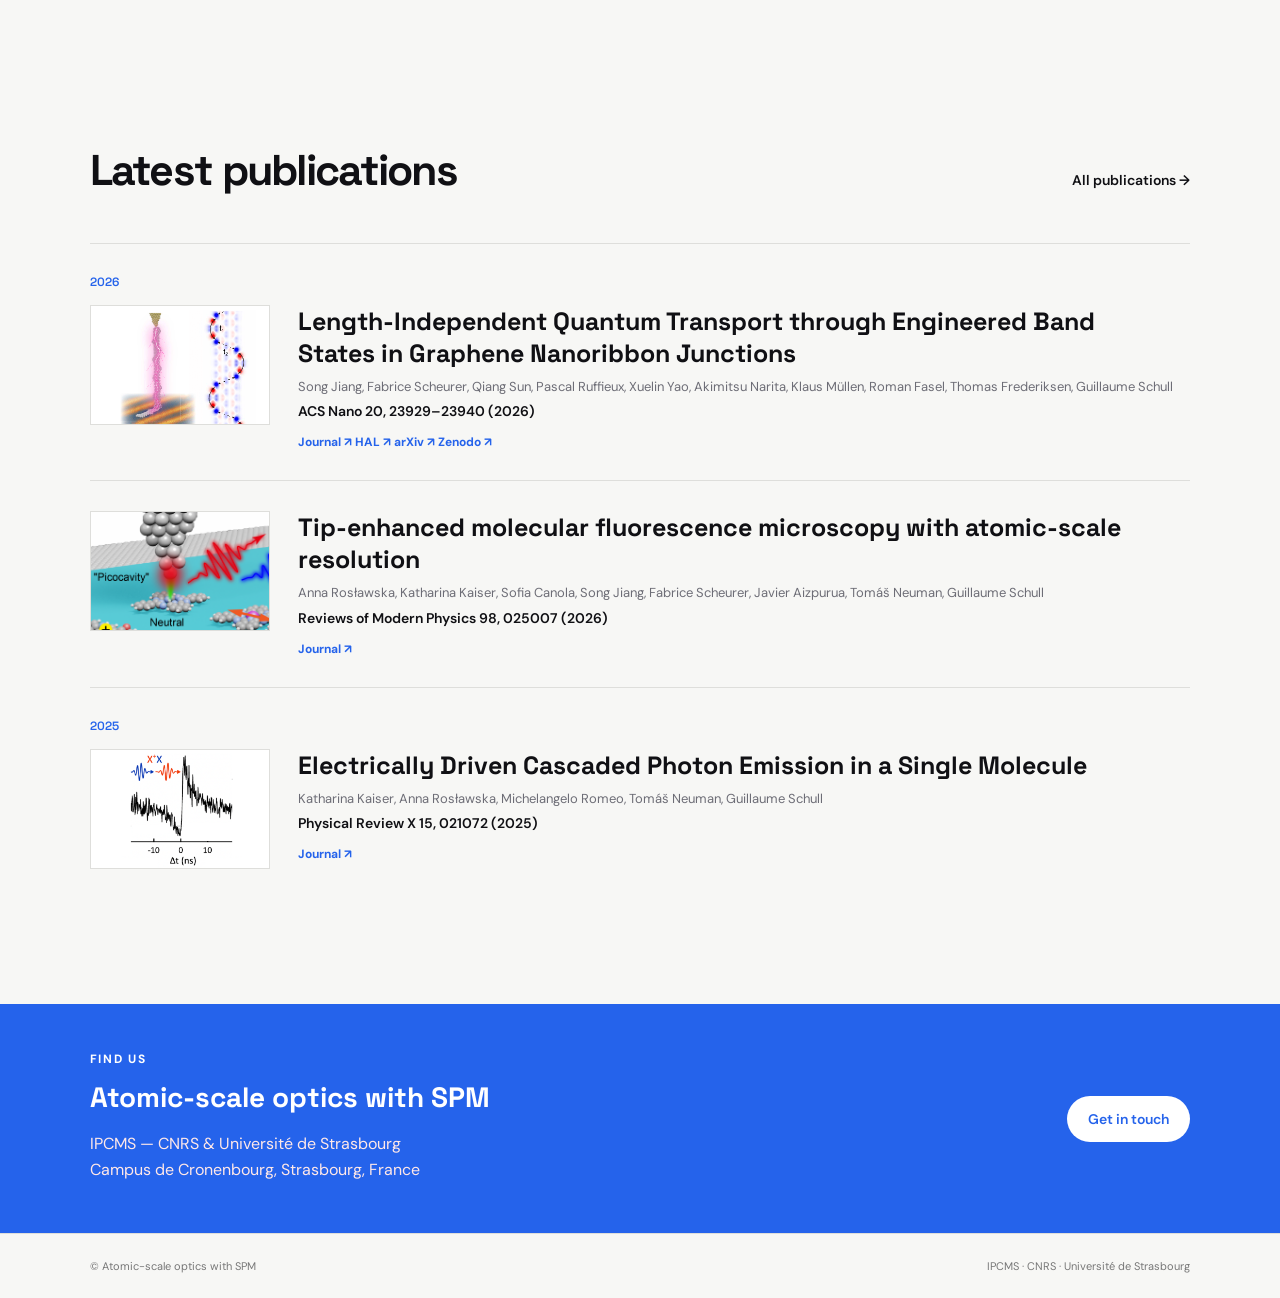
==== commit e3f979ce: "Update index.html" ====
--- a/index.html
+++ b/index.html
@@ -51,7 +51,7 @@
     </a>
   </div>
 
- <div style="margin-top: 0px; font-size: 14px; line-height: 1.5; color: #6d6d76; width: 420px; max-width: 100%; text-align: center; transform: translateY(120px); margin-left: auto; margin-right: auto;">
+<!-- <div style="margin-top: 0px; font-size: 14px; line-height: 1.5; color: #6d6d76; width: 420px; max-width: 100%; text-align: center; transform: translateY(120px); margin-left: auto; margin-right: auto;">
   Interested in joining our group<br>
   for a Master’s, PhD or postdoctoral position?<br>
   <a href="#contact" style="color: #2563eb; font-weight: 600; text-decoration: none;">
@@ -60,7 +60,7 @@
 </div>
   
 </div>
-
+-->
 
 <div class="hero-visual">
 
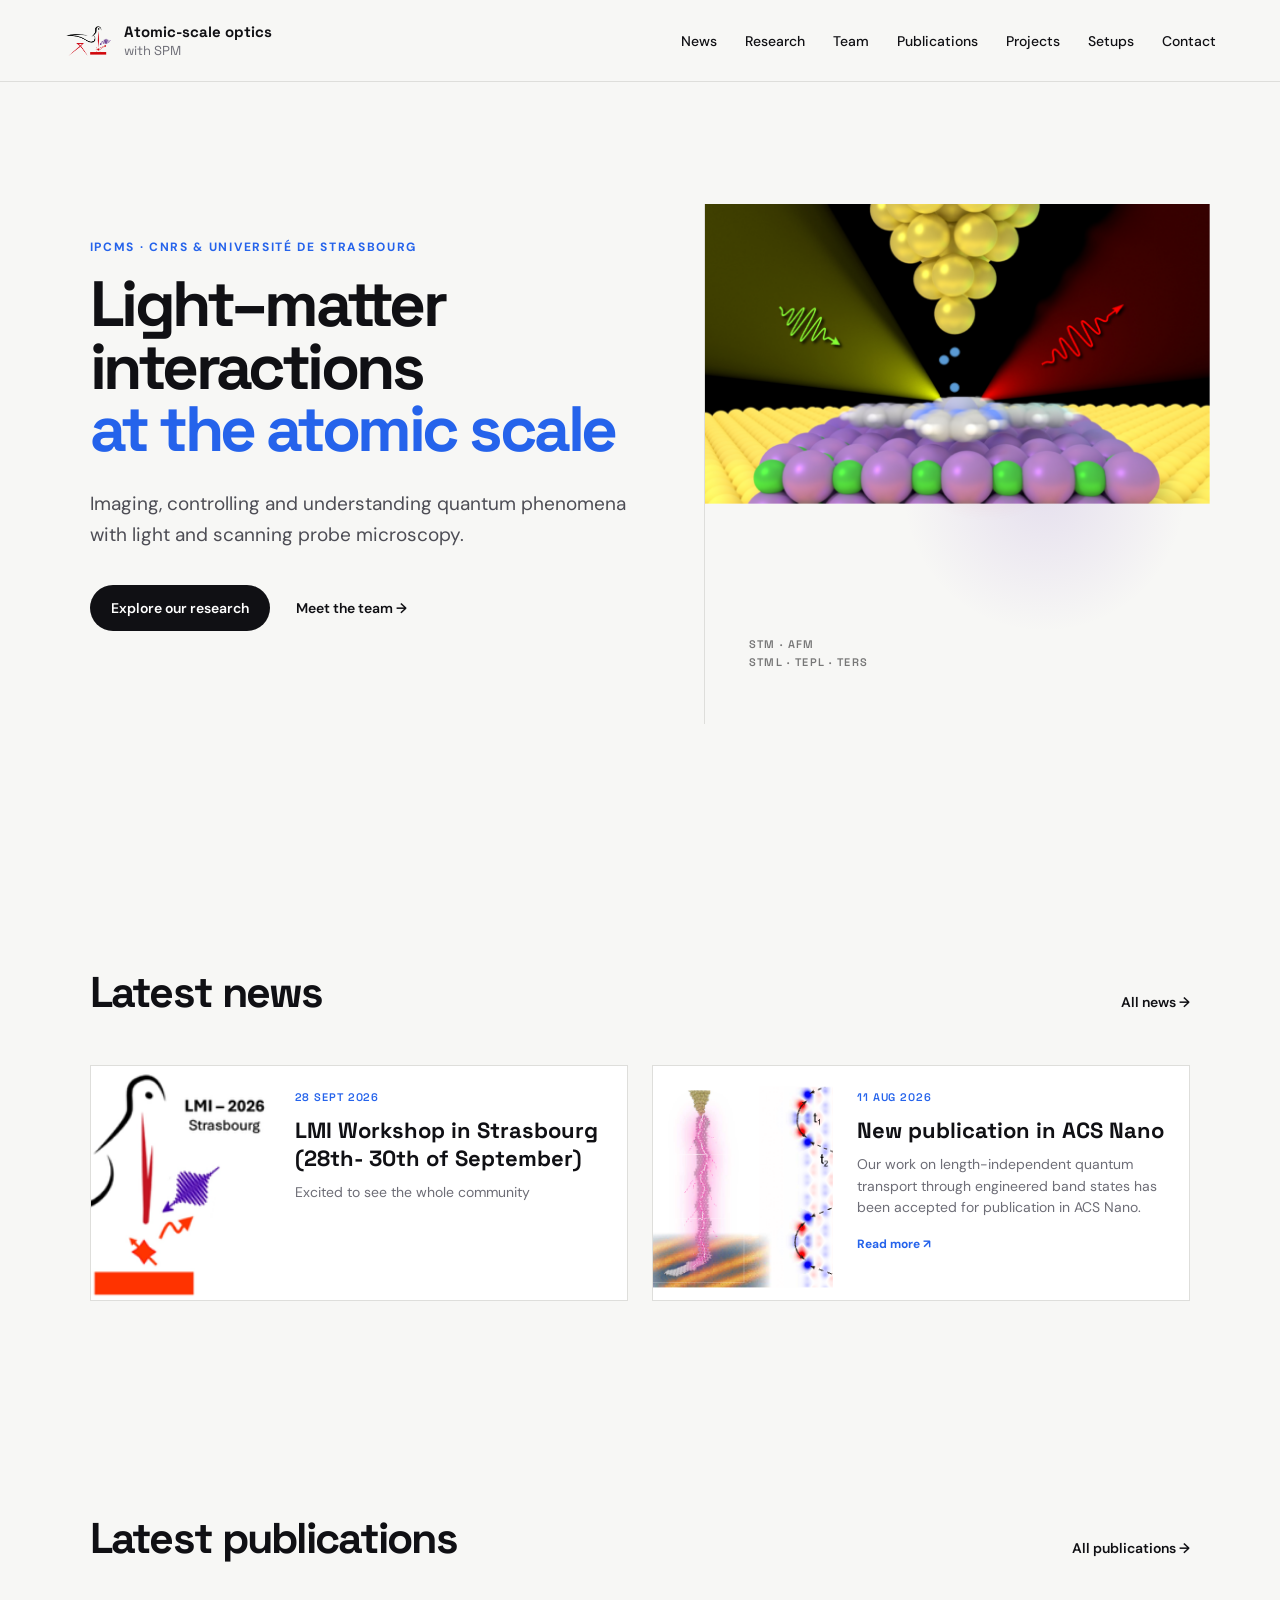
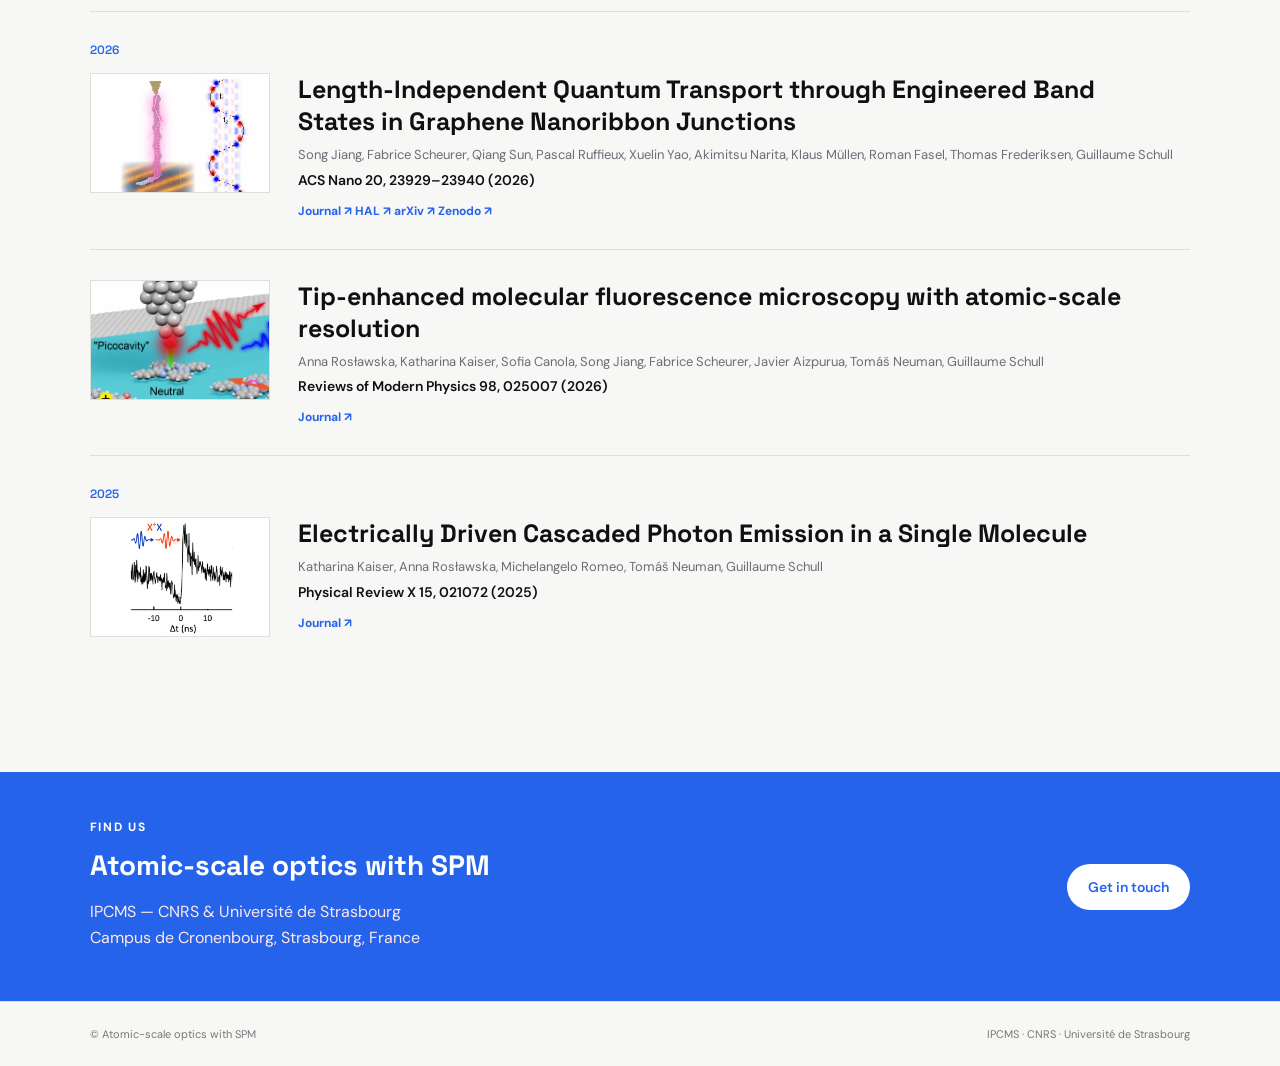
==== commit 65e17110: "Update index.html" ====
--- a/index.html
+++ b/index.html
@@ -16,10 +16,10 @@
   <a class="brand" href="index.html">
     <img src="assets/logo.png" alt="Atomic-scale optics with STM logo">
 
-<span>
-  <strong>Atomic-scale optics</strong>
-  <small>with SPM</small>
-</span>
+    <span>
+      <strong>Atomic-scale optics</strong>
+      <small>with SPM</small>
+    </span>
 
   </a>
 
@@ -33,103 +33,117 @@
 
   <section class="hero">
 
-<div class="hero-copy">
-
-  <p class="eyebrow" id="institution"></p>
-
-  <h1 id="hero-title"></h1>
-
-  <p class="lead" id="hero-text"></p>
-
-  <div class="hero-actions">
-    <a class="button" href="research.html">
-      Explore our research
+    <div class="hero-copy">
+
+      <p class="eyebrow" id="institution"></p>
+
+      <h1 id="hero-title"></h1>
+
+      <p class="lead" id="hero-text"></p>
+
+      <div class="hero-actions">
+
+        <a class="button" href="research.html">
+          Explore our research
+        </a>
+
+        <a class="text-link" href="team.html">
+          Meet the team →
+        </a>
+
+      </div>
+
+    </div>
+
+
+    <div class="hero-visual">
+
+      <img
+        src="assets/Image1.png"
+        alt="Atomic-scale optical spectroscopy with scanning tunneling microscopy"
+        class="hero-image"
+      >
+
+      <div class="visual-label">
+        STM · AFM <br>
+        STML · TEPL · TERS
+      </div>
+
+    </div>
+
+  </section>
+
+
+  <!-- LATEST NEWS -->
+
+  <section id="news" class="section">
+
+    <div class="section-head">
+
+      <h2>Latest news</h2>
+
+      <a href="news.html">
+        All news →
+      </a>
+
+    </div>
+
+    <div id="latest-news" class="news-grid"></div>
+
+  </section>
+
+
+  <!-- LATEST PUBLICATIONS -->
+
+  <section id="publications" class="section">
+
+    <div class="section-head">
+
+      <h2 id="publications-heading"></h2>
+
+      <a href="publications.html">
+        All publications →
+      </a>
+
+    </div>
+
+    <div id="latest-publications"></div>
+
+  </section>
+
+
+  <!-- CONTACT -->
+
+  <section id="contact" class="contact-section">
+
+    <div>
+
+      <p class="eyebrow">
+        Find us
+      </p>
+
+      <h2>
+        Atomic-scale optics with SPM
+      </h2>
+
+      <p id="contact-text"></p>
+
+    </div>
+
+    <a class="button button-light" id="contact-link">
+      Get in touch
     </a>
 
-    <a class="text-link" href="team.html">
-      Meet the team →
-    </a>
-  </div>
-
-<!-- <div style="margin-top: 0px; font-size: 14px; line-height: 1.5; color: #6d6d76; width: 420px; max-width: 100%; text-align: center; transform: translateY(120px); margin-left: auto; margin-right: auto;">
-  Interested in joining our group<br>
-  for a Master’s, PhD or postdoctoral position?<br>
-  <a href="#contact" style="color: #2563eb; font-weight: 600; text-decoration: none;">
-    Contact us.
-  </a>
-</div>
-  
-</div>
--->
-
-<div class="hero-visual">
-
-  <img
-    src="assets/Image1.png"
-    alt="Atomic-scale optical spectroscopy with scanning tunneling microscopy"
-    class="hero-image"
-  >
-
-  <div class="visual-label">
-    STM · AFM <br>
-    STML · TEPL · TERS
-  </div>
-
-</div>
-
-  </section>
-
-  <!-- LATEST NEWS -->
-
-  <section id="news" class="section">
-
-<div class="section-head">
-  <h2>Latest news</h2>
-  <a href="news.html">All news →</a>
-</div>
-
-<div id="latest-news" class="news-grid"></div>
-
-  </section>
-
-  <!-- LATEST PUBLICATIONS -->
-
-  <section id="publications" class="section">
-
-<div class="section-head">
-  <h2 id="publications-heading"></h2>
-  <a href="publications.html">All publications →</a>
-</div>
-
-<div id="latest-publications"></div>
-
-  </section>
-
-  <!-- CONTACT -->
-
-  <section id="contact" class="contact-section">
-
-<div>
-
-  <p class="eyebrow">Find us</p>
-
-  <h2>Atomic-scale optics with SPM</h2>
-
-  <p id="contact-text"></p>
-
-</div>
-
-<a class="button button-light" id="contact-link">
-  Get in touch
-</a>
-
   </section>
 
 </main>
 
+
 <footer>
 
-<span>© Atomic-scale optics with SPM</span>
+  <span>
+    © Atomic-scale optics with SPM
+  </span>
 
   <span>
     IPCMS · CNRS · Université de Strasbourg
@@ -137,9 +151,11 @@
 
 </footer>
 
+
 <script src="js/content.js"></script>
 
 <script src="js/site.js"></script>
+
 
 <script>
 
@@ -197,4 +213,5 @@
 </script>
 
 </body>
+
 </html>
--- a/css/style.css
+++ b/css/style.css
@@ -4,6 +4,7 @@
   --ink: #101014;
   --muted: #6d6d76;
   --paper: #f7f7f5;
+  --red: #2563eb;
   --red: #2563eb;<!--#e21b23;-->
   --purple: #6635b8;
   --line: #dededb;
@@ -1001,23 +1002,5 @@
     grid-template-columns: 105px 1fr;
     gap: 12px;
   }
-/* ===== RECRUITMENT NOTE ===== */
-
-.recruitment-note {
-  margin-top: 26px;
-  font-size: 13px;
-  line-height: 1.5;
-  color: var(--muted);
-  max-width: 520px;
-}
-
-.recruitment-note a {
-  color: var(--red);
-  font-weight: 600;
-  text-decoration: none;
-}
-
-.recruitment-note a:hover {
-  text-decoration: underline;
-}
-}
+
+}
